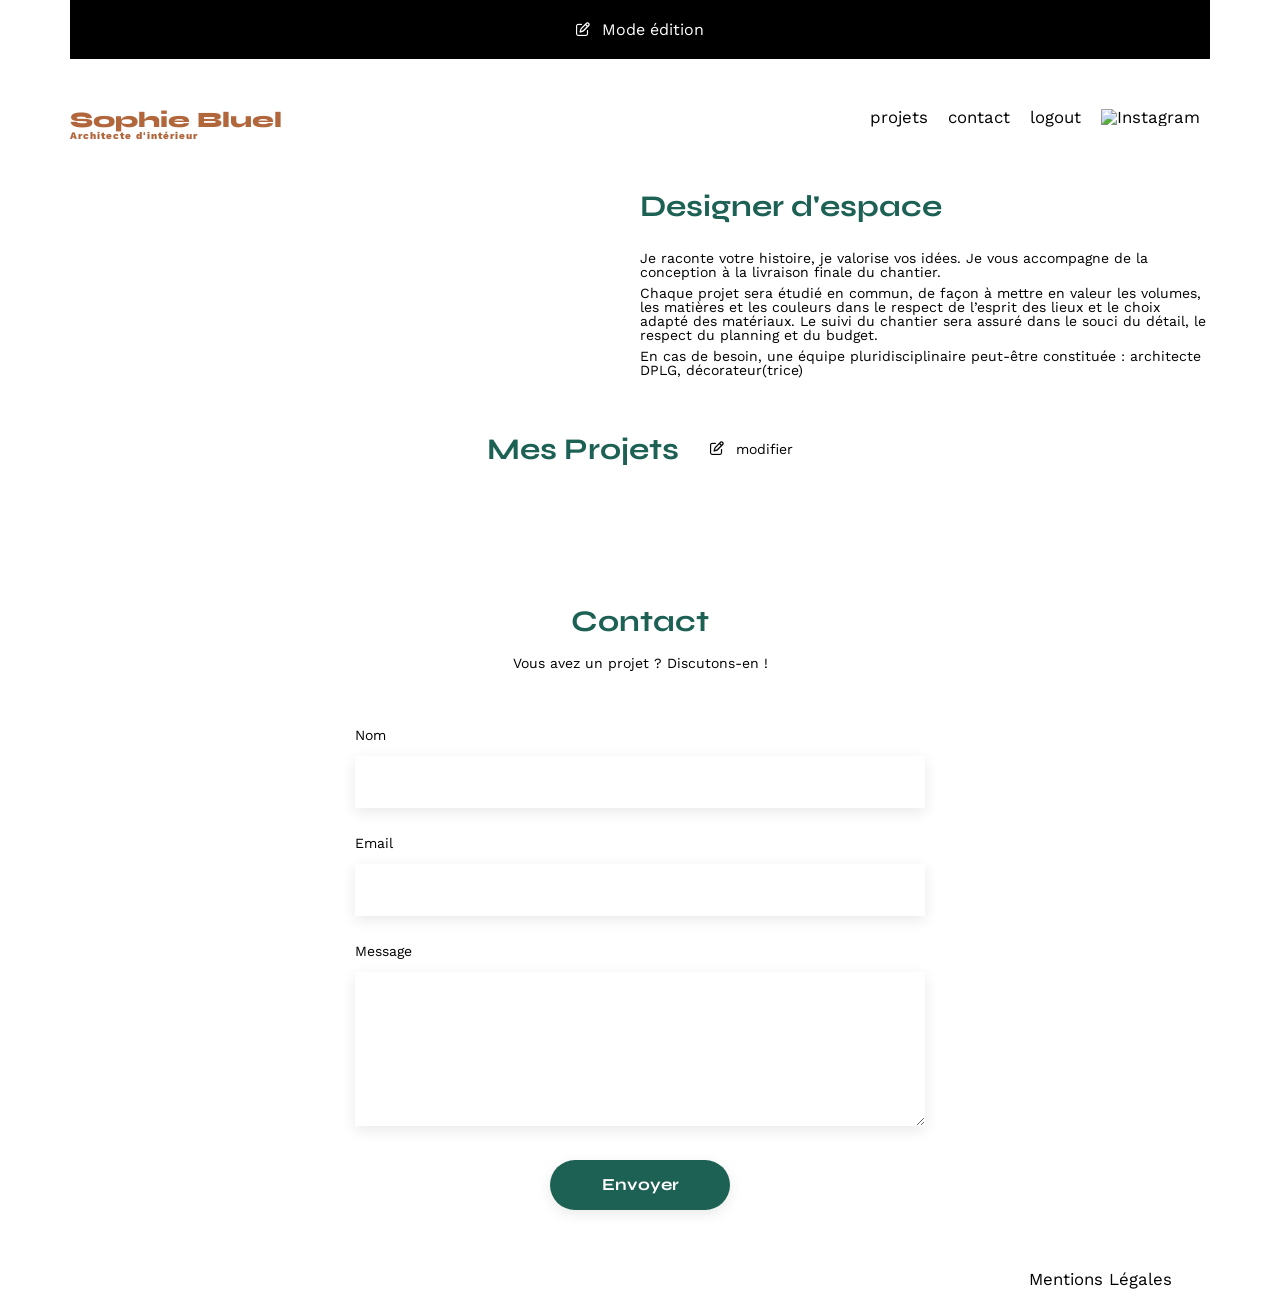
==== FrontEnd/assets/html/accueil_mode_edition.html @ 6f9616cc "Création de la version d'édition de la page d'accueil : ajout fichiers accueil_mode_edition.html et " ====
<!DOCTYPE html>
<html lang="fr">
<head>
	<meta charset="UTF-8">
	<title>Sophie Bluel - Architecte d'intérieur</title>
	<meta name="viewport" content="width=device-width, initial-scale=1.0">
	<link rel="preconnect" href="https://fonts.googleapis.com">
	<link rel="preconnect" href="https://fonts.gstatic.com" crossorigin>
	<link href="https://fonts.googleapis.com/css2?family=Syne:wght@700;800&family=Work+Sans&display=swap" rel="stylesheet">
    <link rel="stylesheet" href="https://cdnjs.cloudflare.com/ajax/libs/font-awesome/6.2.1/css/all.min.css"
            integrity="sha512-MV7K8+y+gLIBoVD59lQIYicR65iaqukzvf/nwasF0nqhPay5w/9lJmVM2hMDcnK1OnMGCdVK+iQrJ7lzPJQd1w=="
            crossorigin="anonymous" referrerpolicy="no-referrer" >
	<meta name="description" content="">
	<link rel="stylesheet" href="../css/style.css">
	<script type="module" src="../js/script.js" defer></script>
</head>
<body>
<div class="edition_handband">
    <i class="fa-regular fa-pen-to-square"></i>
    <p class = "handband_title">Mode édition</p>
</div>
<header>
	<h1>Sophie Bluel <span>Architecte d'intérieur</span></h1>
	<nav>
		<ul>
			<li>projets</li>
			<li>contact</li>
			<li>logout</li>
			<li><img src="../icons/instagram.png" alt="Instagram"></li>
		</ul>
	</nav>
</header>
<main>
	<section id="introduction">
		<figure>
			<img src="../images/sophie-bluel.png" alt="">
		</figure>
		<article>
			<h2>Designer d'espace</h2>
			<p>Je raconte votre histoire, je valorise vos idées. Je vous accompagne de la conception à la livraison finale du chantier.</p>
			<p>Chaque projet sera étudié en commun, de façon à mettre en valeur les volumes, les matières et les couleurs dans le respect de l’esprit des lieux et le choix adapté des matériaux. Le suivi du chantier sera assuré dans le souci du détail, le respect du planning et du budget.</p>
			<p>En cas de besoin, une équipe pluridisciplinaire peut-être constituée : architecte DPLG, décorateur(trice)</p>
		</article>
	</section>
	<section id="portfolio">
		<div class="projects">
			<h2>Mes Projets</h2>
			<div class="modify_projects">
				<i class="fa-regular fa-pen-to-square"></i>
				<p>modifier</p>
			</div>
		</div>
		<!-- Ajout div pour les filtres -->
		<div class="filters_hidden">
		</div>
		<div class="gallery">
		</div>
	</section>
	<section id="contact">
		<h2>Contact</h2>
		<p>Vous avez un projet ? Discutons-en !</p>
		<form action="#" method="post">
			<label for="name">Nom</label>
			<input type="text" name="name" id="name">
			<label for="email">Email</label>
			<input type="email" name="email" id="email">
			<label for="message">Message</label>
			<textarea name="message" id="message" cols="30" rows="10"></textarea>
			<input type="submit" value="Envoyer">
		</form>
	</section>
</main>

<footer>
	<nav>
		<ul>
			<li>Mentions Légales</li>
		</ul>
	</nav>
</footer>
</body>
</html>
---- FrontEnd/assets/css/style.css ----
/*------------Importations des styles de la page de connexion et du mode édition------------*/

@import url(login.css);
@import url(accueil_mode_edition.css);

/* http://meyerweb.com/eric/tools/css/reset/
   v2.0 | 20110126
   License: none (public domain)
*/

html, body, div, span, applet, object, iframe,
h1, h2, h3, h4, h5, h6, p, blockquote, pre,
a, abbr, acronym, address, big, cite, code,
del, dfn, em, img, ins, kbd, q, s, samp,
small, strike, strong, sub, sup, tt, var,
b, u, i, center,
dl, dt, dd, ol, ul, li,
fieldset, form, label, legend,
table, caption, tbody, tfoot, thead, tr, th, td,
article, aside, canvas, details, embed,
figure, figcaption, footer, header, hgroup,
menu, nav, output, ruby, section, summary,
time, mark, audio, video {
	margin: 0;
	padding: 0;
	border: 0;
	font-size: 100%;
	font: inherit;
	vertical-align: baseline;
}
/* HTML5 display-role reset for older browsers */
article, aside, details, figcaption, figure,
footer, header, hgroup, menu, nav, section {
	display: block;
}
body {
	line-height: 1;
}
ol, ul {
	list-style: none;
}
blockquote, q {
	quotes: none;
}
blockquote:before, blockquote:after,
q:before, q:after {
	content: '';
	content: none;
}
table {
	border-collapse: collapse;
	border-spacing: 0;
}
/** end reset css**/
body {
	max-width: 1140px;
	margin:auto;
	font-family: 'Work Sans' ;
	font-size: 14px;
}
header {
	display: flex;
	justify-content: space-between;
	margin: 50px 0
}
section {
	margin: 50px 0
}

h1{
	display: flex;
	flex-direction: column;
	font-family: 'Syne';
	font-size: 22px;
	font-weight: 800;
	color: #B1663C
}

h1 > span {
	font-family: 'Work Sans';
	font-size:10px;
	letter-spacing: 0.1em;
;
}

h2{
	font-family: 'Syne';
	font-weight: 700;
	font-size: 30px;
	color: #1D6154
}
nav ul {
	display: flex;
	align-items: center;
	list-style-type: none;

}
nav li {
	padding: 0 10px;
	font-size: 1.2em;
}

li:hover {
	color: #B1663C;
}
#introduction {
	display: flex;
	align-items: center;
}
#introduction figure {
	flex: 1
}
#introduction img {
	display: block;
	margin: auto;
	width: 80%;
}

#introduction article {
	flex: 1
}
#introduction h2 {
	margin-bottom: 1em;
}

#introduction p {
	margin-bottom: 0.5em;
}
#portfolio h2 {
	text-align: center;
	margin-bottom: 1em;
}

/*Ajout styles des filtres*/
.filters {
	display: flex;
	justify-content: center;
	gap: 10px;
	margin-bottom: 51px;
}

.filters button {
	height: 37px;
	font-family: 'Syne';
	font-weight: 700;
	font-size: 16px;
	text-align: center;
	color: #1D6154;
	border: solid 1px #1D6154;
	border-radius: 60px;
	background-color: unset;
	padding: 8px 13px;
	cursor: pointer;
}

.filters .button_selected {
	color: #FFFFFF;
	background-color: #1D6154;
}

.gallery {
	width: 100%;
	display: grid;
	grid-template-columns: 1fr 1fr 1fr;
	grid-column-gap: 20px;
	grid-row-gap: 20px;
}

.gallery img {
	width: 100%;

}
#contact {
	width: 50%;
margin: auto;
}
#contact > * {
	text-align: center;

}
#contact h2{
	margin-bottom: 20px;
}
#contact form {
	text-align: left;
	margin-top:30px;
	display: flex;
	flex-direction: column;
}

#contact input {
	height: 50px;
	font-size: 1.2em;
	border: none;
	box-shadow: 0px 4px 14px rgba(0, 0, 0, 0.09);
}
#contact label {
	margin: 2em 0 1em 0;
}
#contact textarea {
	border: none;
	box-shadow: 0px 4px 14px rgba(0, 0, 0, 0.09);
}

input[type="submit"]{
	font-family: 'Syne';
	font-weight: 700;
	color: white;
	background-color: #1D6154;
	margin : 2em auto ;
	width: 180px;
	text-align: center;
	border-radius: 60px ;
}

footer nav ul {
	display: flex;
	justify-content: flex-end;
	margin: 2em
}
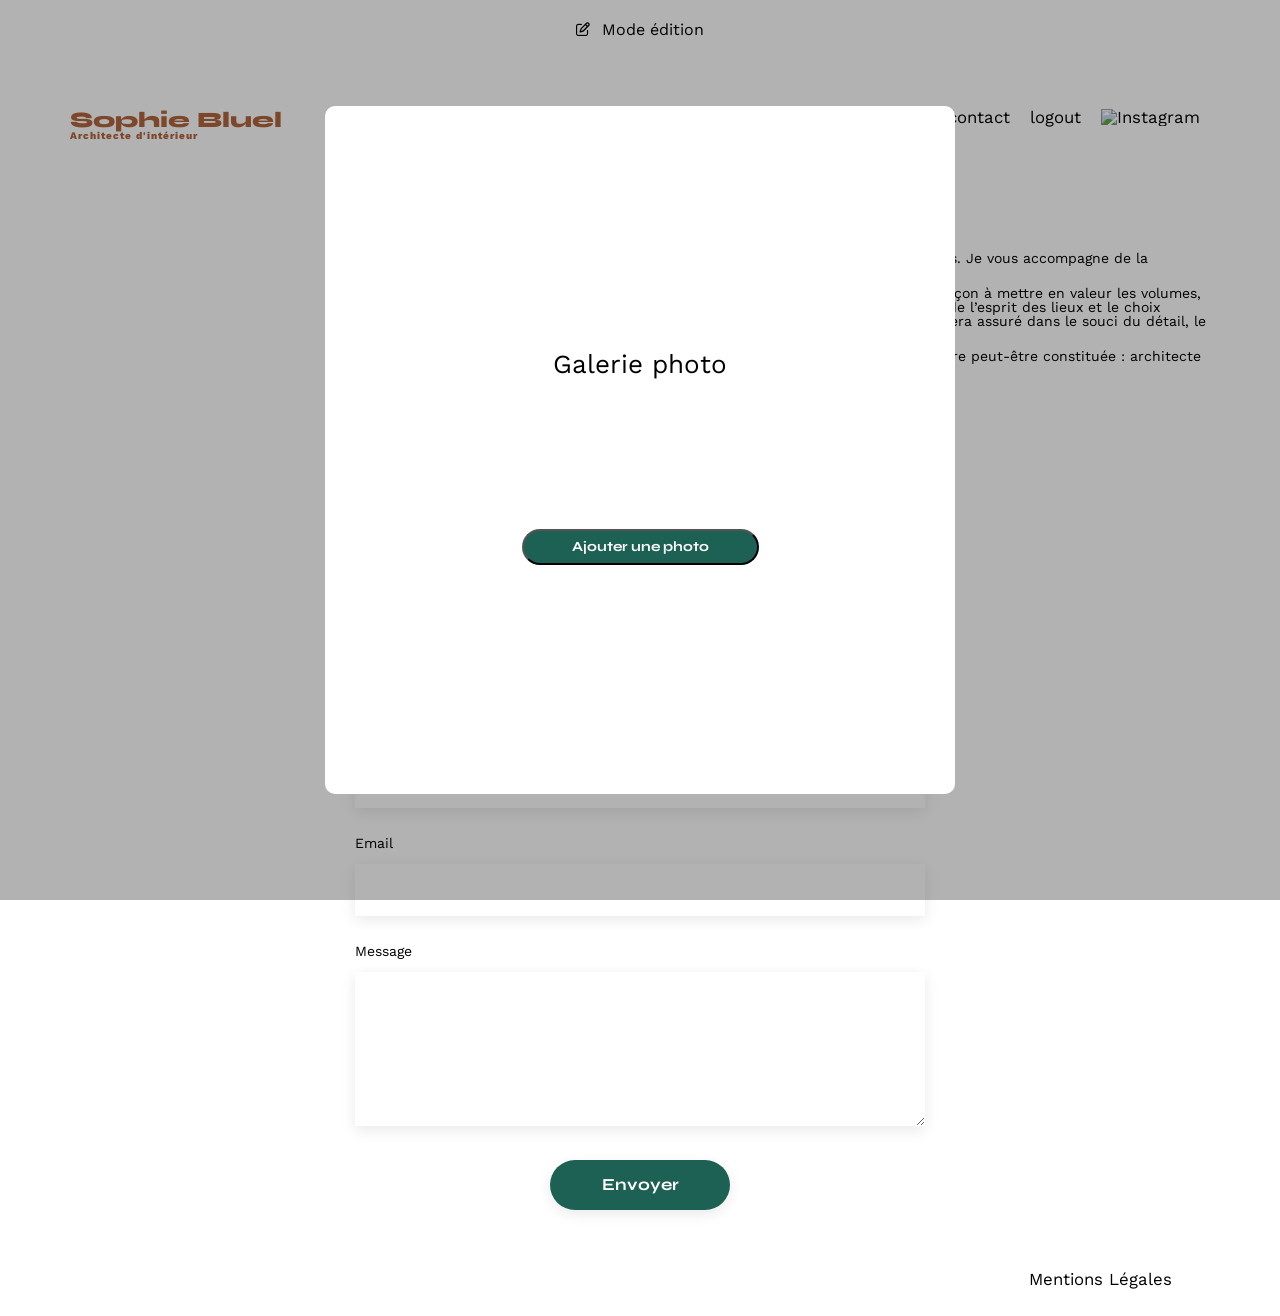
==== commit 8714783b: "Mise en place des styles de la fenêtre modale pour la vue Galerie photo (pas encore fonctionnelle)" ====
--- a/FrontEnd/assets/html/accueil_mode_edition.html
+++ b/FrontEnd/assets/html/accueil_mode_edition.html
@@ -46,9 +46,19 @@
 		<div class="projects">
 			<h2>Mes Projets</h2>
 			<div class="modify_projects">
-				<i class="fa-regular fa-pen-to-square"></i>
-				<p>modifier</p>
+				<a href="gallery_modal" class="modal_link">
+					<i class="fa-regular fa-pen-to-square"></i>
+					<p>modifier</p>
+				</a>
 			</div>
+			<aside id="gallery_modal" class="modal" aria-hidden="true" role="dialog" aria-labelledby="modal_title">
+				<div class="modal_wrapper">
+					<h3 id="modal_title">Galerie photo</h3>
+					<div class="modal_photos">
+					</div>
+					<input type="submit" value="Ajouter une photo">
+				</div>
+			</aside>
 		</div>
 		<!-- Ajout div pour les filtres -->
 		<div class="filters_hidden">
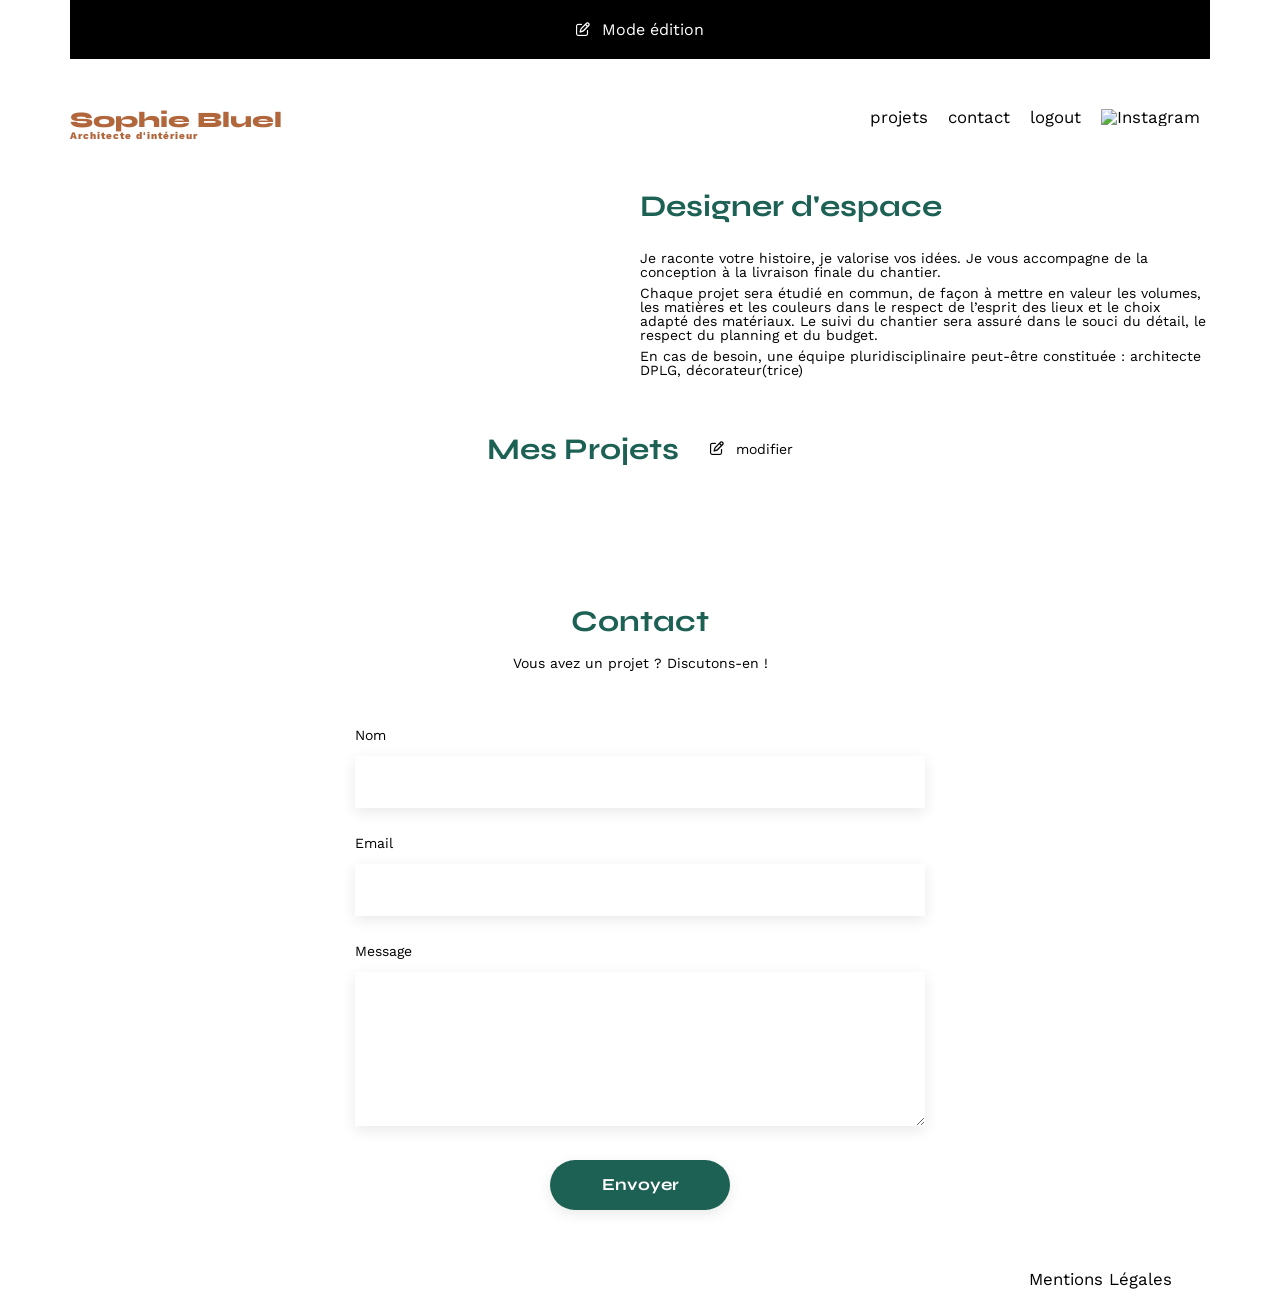
==== commit e3f31386: "Mise en fonction de la fenêtre modale pour la vue gallerie avec gestion ouverture, fermeture, echap " ====
--- a/FrontEnd/assets/html/accueil_mode_edition.html
+++ b/FrontEnd/assets/html/accueil_mode_edition.html
@@ -46,13 +46,13 @@
 		<div class="projects">
 			<h2>Mes Projets</h2>
 			<div class="modify_projects">
-				<a href="gallery_modal" class="modal_link">
+				<a href="#gallery_modal" class="modal_link">
 					<i class="fa-regular fa-pen-to-square"></i>
 					<p>modifier</p>
 				</a>
 			</div>
 			<aside id="gallery_modal" class="modal" aria-hidden="true" role="dialog" aria-labelledby="modal_title">
-				<div class="modal_wrapper">
+				<div class="modal_wrapper modal_stop">
 					<h3 id="modal_title">Galerie photo</h3>
 					<div class="modal_photos">
 					</div>
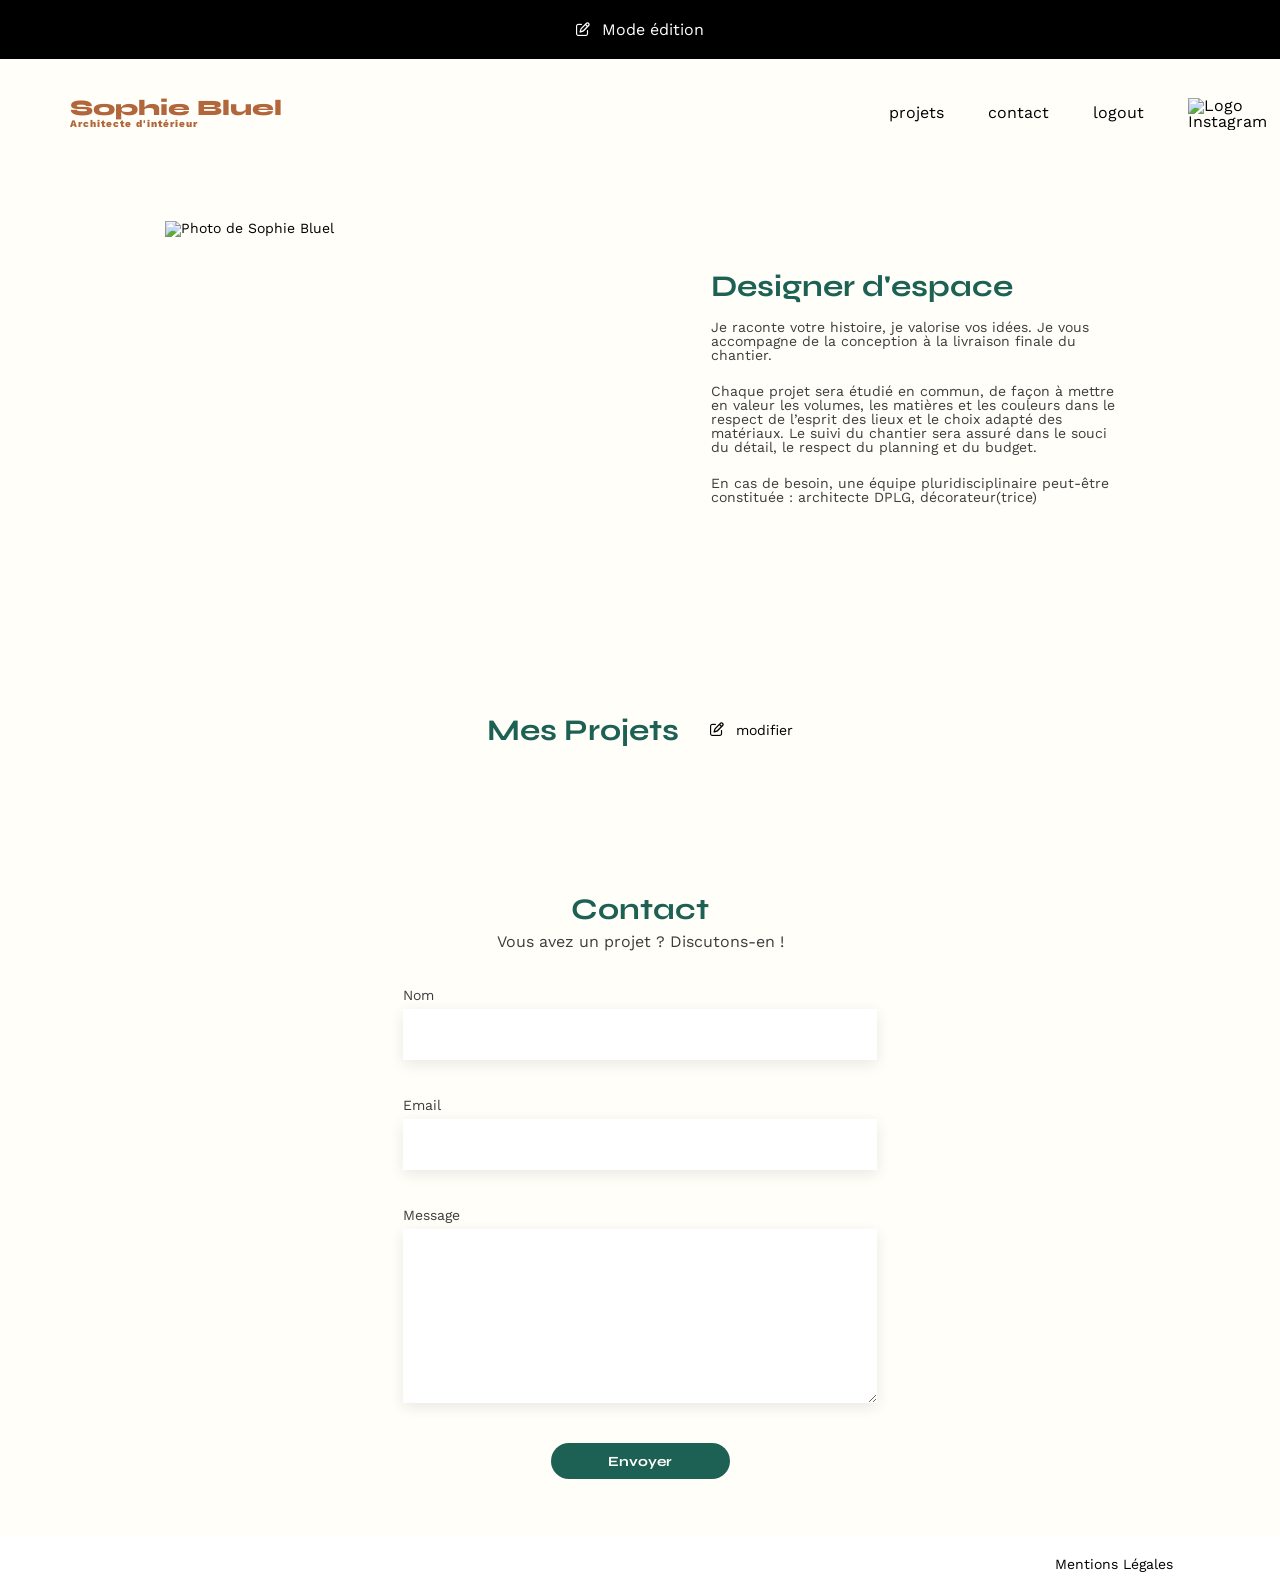
==== commit 508b8ac7: "Ajout liens et ancres dans les barres de navigations des pages HTML + Débogage du clic sur le chevro" ====
--- a/FrontEnd/assets/html/accueil_mode_edition.html
+++ b/FrontEnd/assets/html/accueil_mode_edition.html
@@ -14,26 +14,27 @@
 	<link rel="stylesheet" href="../css/style.css">
 	<script type="module" src="../js/script.js" defer></script>
 </head>
+
 <body>
-<div class="edition_handband">
+<div class="edition-handband">
     <i class="fa-regular fa-pen-to-square"></i>
-    <p class = "handband_title">Mode édition</p>
+    <p class = "handband-title">Mode édition</p>
 </div>
-<header>
+<header class="head-container edition-mode">
 	<h1>Sophie Bluel <span>Architecte d'intérieur</span></h1>
 	<nav>
 		<ul>
-			<li>projets</li>
-			<li>contact</li>
-			<li>logout</li>
-			<li><img src="../icons/instagram.png" alt="Instagram"></li>
+			<li> <a href="#portfolio">projets</a> </li>
+			<li> <a href="#contact">contact</a> </li>
+			<li> <a href="../../index.html">logout</a> </li>
+			<li class="instagram-logo"> <a href="https://www.instagram.com/"><img src="../icons/instagram.png" alt="Logo Instagram"></a> </li>
 		</ul>
 	</nav>
 </header>
-<main>
+<main class="main-container">
 	<section id="introduction">
 		<figure>
-			<img src="../images/sophie-bluel.png" alt="">
+			<img src="../images/sophie-bluel.png" alt="Photo de Sophie Bluel">
 		</figure>
 		<article>
 			<h2>Designer d'espace</h2>
@@ -45,23 +46,20 @@
 	<section id="portfolio">
 		<div class="projects">
 			<h2>Mes Projets</h2>
-			<div class="modify_projects">
-				<a href="#gallery_modal" class="modal_link">
+			<div class="modify-projects">
+				<a href="#gallery-modal" class="modal-link">
 					<i class="fa-regular fa-pen-to-square"></i>
 					<p>modifier</p>
 				</a>
 			</div>
-			<aside id="gallery_modal" class="modal" aria-hidden="true" role="dialog" aria-labelledby="modal_title">
-				<div class="modal_wrapper modal_stop">
-					<h3 id="modal_title">Galerie photo</h3>
-					<div class="modal_photos">
+			<aside id="gallery-modal" class="modal" aria-hidden="true" role="dialog" aria-labelledby="modal-title">
+				<div class="modal-wrapper modal-stop">
+					<h3 id="modal-title">Galerie photo</h3>
+					<div class="modal-photos">
 					</div>
-					<input type="submit" value="Ajouter une photo">
+					<input class="add-photo-button" type="submit" value="Ajouter une photo">
 				</div>
 			</aside>
-		</div>
-		<!-- Ajout div pour les filtres -->
-		<div class="filters_hidden">
 		</div>
 		<div class="gallery">
 		</div>
--- a/FrontEnd/assets/css/style.css
+++ b/FrontEnd/assets/css/style.css
@@ -7,6 +7,9 @@
    v2.0 | 20110126
    License: none (public domain)
 */
+html {
+	background-color: #FFFEF8;
+}
 
 html, body, div, span, applet, object, iframe,
 h1, h2, h3, h4, h5, h6, p, blockquote, pre,
@@ -39,6 +42,10 @@
 ol, ul {
 	list-style: none;
 }
+a {
+  text-decoration: none;
+  color: inherit;
+}
 blockquote, q {
 	quotes: none;
 }
@@ -52,9 +59,19 @@
 	border-spacing: 0;
 }
 /** end reset css**/
+
+.head-container,
+.main-container {
+	max-width: 1140px;
+	margin: auto;
+}
+.head-container {
+	margin-top: 50px;
+	margin-bottom: 139px;
+	display: flex;
+  	align-items: center;
+}
 body {
-	max-width: 1140px;
-	margin:auto;
 	font-family: 'Work Sans' ;
 	font-size: 14px;
 }
@@ -66,7 +83,6 @@
 section {
 	margin: 50px 0
 }
-
 h1{
 	display: flex;
 	flex-direction: column;
@@ -75,14 +91,11 @@
 	font-weight: 800;
 	color: #B1663C
 }
-
 h1 > span {
 	font-family: 'Work Sans';
 	font-size:10px;
 	letter-spacing: 0.1em;
-;
-}
-
+}
 h2{
 	font-family: 'Syne';
 	font-weight: 700;
@@ -93,42 +106,61 @@
 	display: flex;
 	align-items: center;
 	list-style-type: none;
-
 }
 nav li {
-	padding: 0 10px;
-	font-size: 1.2em;
-}
-
+	padding: 0 22px;
+	font-size: 16px;
+}
+.instagram-logo {
+	width: 22px;
+	height: 22px;
+	display: flex;
+  	align-items: center;
+	padding-right: unset;
+}
+.instagram-logo img {
+	width: 19.35px;
+	height: 19.35px;
+	margin-top: 1.5px;
+}
 li:hover {
 	color: #B1663C;
+	cursor:pointer;
 }
 #introduction {
 	display: flex;
 	align-items: center;
+	gap: 72px;
 }
 #introduction figure {
-	flex: 1
+	width: 474px;
+  	height: 355px;
+	margin-left: 95px;
 }
 #introduction img {
 	display: block;
 	margin: auto;
-	width: 80%;
-}
-
+	width: 100%;
+	height: 100%;
+}
 #introduction article {
-	flex: 1
+	flex: 1;
+	margin-right: 95px;
 }
 #introduction h2 {
-	margin-bottom: 1em;
-}
-
+	margin-bottom: 19px;
+}
 #introduction p {
-	margin-bottom: 0.5em;
+	margin-bottom: 22px;
+	color: #3D3D3D;
+}
+#portfolio {
+  margin-top: 139px;
+  margin-bottom: 57px;
 }
 #portfolio h2 {
 	text-align: center;
-	margin-bottom: 1em;
+	margin-bottom: 51px;
 }
 
 /*Ajout styles des filtres*/
@@ -138,84 +170,106 @@
 	gap: 10px;
 	margin-bottom: 51px;
 }
-
+.filters button,
+input[type="submit"] {
+	font-family: 'Syne';
+	font-weight: 700;
+	text-align: center;
+	border-radius: 60px;
+	cursor: pointer;
+}
 .filters button {
 	height: 37px;
-	font-family: 'Syne';
-	font-weight: 700;
 	font-size: 16px;
-	text-align: center;
 	color: #1D6154;
 	border: solid 1px #1D6154;
-	border-radius: 60px;
 	background-color: unset;
-	padding: 8px 13px;
-	cursor: pointer;
-}
-
-.filters .button_selected {
+	padding: 8px 20px;
+}
+.filters .button-selected {
 	color: #FFFFFF;
 	background-color: #1D6154;
 }
-
 .gallery {
-	width: 100%;
 	display: grid;
 	grid-template-columns: 1fr 1fr 1fr;
-	grid-column-gap: 20px;
-	grid-row-gap: 20px;
-}
-
+	grid-column-gap: 18px;
+	grid-row-gap: 16px;
+}
 .gallery img {
 	width: 100%;
-
+}
+figcaption {
+	font-size: 13px;
+	color: #3D3D3D;
+	margin-top: 7px;
+}
+#contact,
+#contact form {
+	display: flex;
+	flex-direction: column;
 }
 #contact {
 	width: 50%;
-margin: auto;
+	margin: auto;
+	align-items: center;
 }
 #contact > * {
 	text-align: center;
-
 }
 #contact h2{
-	margin-bottom: 20px;
+	margin-bottom: 10px;
+}
+#contact p {
+	font-size: 16px;
+  	color: #3D3D3D;
 }
 #contact form {
 	text-align: left;
-	margin-top:30px;
-	display: flex;
-	flex-direction: column;
-}
-
+	width: 83%;
+}
+#contact #name,
+#contact #email {
+	height: 51px;
+}
 #contact input {
-	height: 50px;
+	height: 36px;
 	font-size: 1.2em;
 	border: none;
 	box-shadow: 0px 4px 14px rgba(0, 0, 0, 0.09);
+	padding: unset;
+	font-size: 14px;
 }
 #contact label {
-	margin: 2em 0 1em 0;
+	margin: 38px 0 7px 0;
+	color: #3D3D3D;
 }
 #contact textarea {
 	border: none;
 	box-shadow: 0px 4px 14px rgba(0, 0, 0, 0.09);
-}
-
+	height: 174px;
+  	padding: unset;
+}
 input[type="submit"]{
-	font-family: 'Syne';
-	font-weight: 700;
-	color: white;
+	color: #FFFFFF;
 	background-color: #1D6154;
-	margin : 2em auto ;
-	width: 180px;
-	text-align: center;
-	border-radius: 60px ;
-}
-
+	margin: 40px auto 45px;
+	width: 179px;
+}
+#contact input[type="submit"] {
+	box-shadow: none;
+}
+footer {
+	background-color: #FFFFFF;
+	padding: 21.6px 0;
+  	margin-top: 11.4px;
+}
 footer nav ul {
 	display: flex;
 	justify-content: flex-end;
-	margin: 2em
-}
-
+}
+footer nav li {
+	margin-right: 107px;
+	padding: 0;
+	font-size: 14px;
+}
